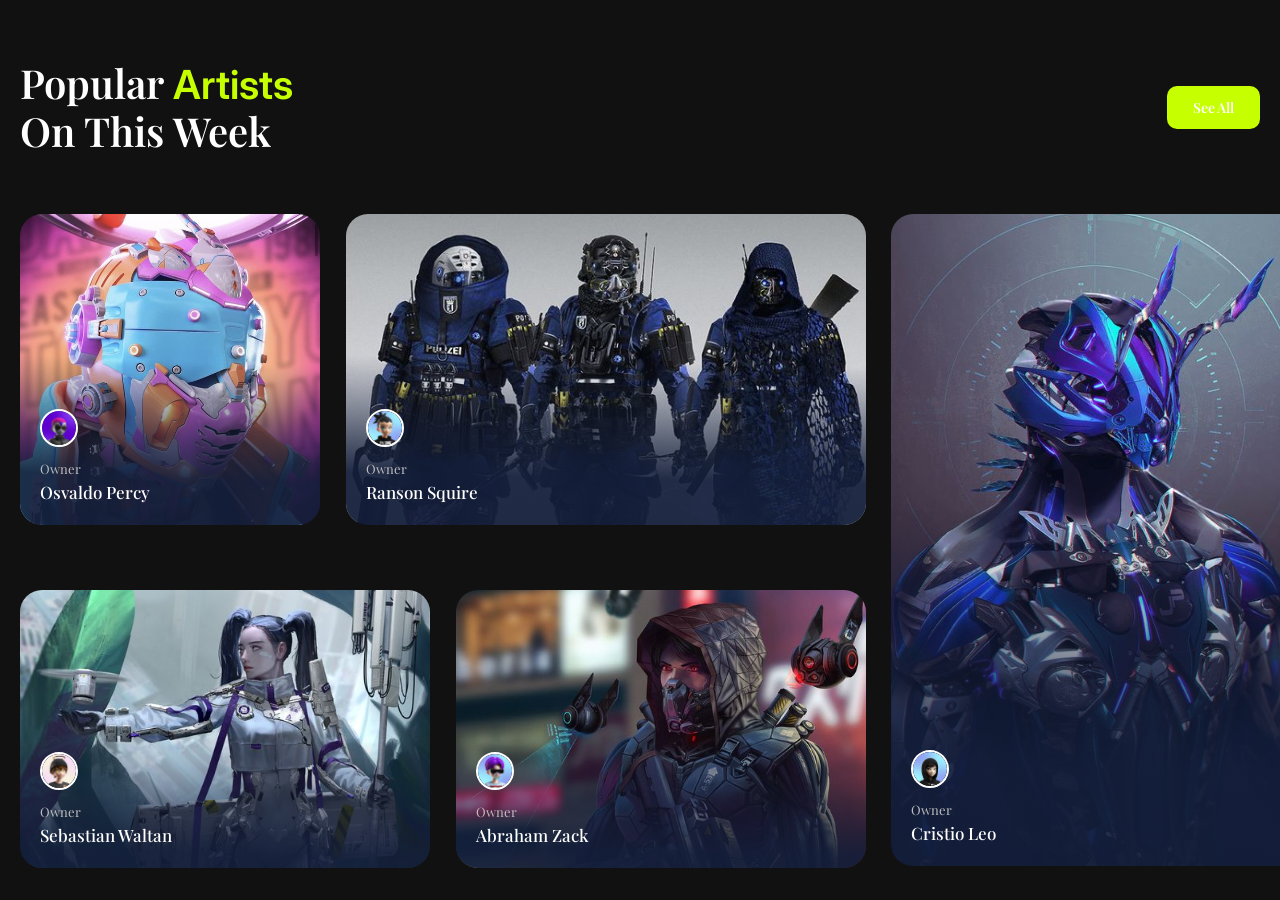
==== artists.html @ 080d2a3a "artists.html and artists.css" ====
<!DOCTYPE html>
<html lang="en">
<head>
    <meta charset="UTF-8">
    <meta name="viewport" content="width=device-width, initial-scale=1.0">
    <title>Popular Artists</title>
    <link rel="stylesheet" href="./css/popularartists.css">
</head>
<body>

<div class="container">

<div class="section-header">
        <h2 class="title">
            Popular <span>Artists</span><br>
            On This Week
        </h2>
        <button class="see-all">See All</button>
    </div>

    <div class="artists-grid">

        <div class="artist1-card">
            <img src="./images/Rectangle 9675.svg" alt="">
            <div class="avatar">
                <img src="./images/person/Ellipse 6.svg">
            </div>
            <div class="artist-info">
                <div class="role">Owner</div>
                <div class="name">Osvaldo Percy</div>
            </div>
        </div>

        <div class="artist2-card">
            <img src="./images/Rectangle 9677.svg" alt="">
            <div class="avatar">
                <img src="./images/person/Ellipse 6 (1).svg">
            </div>
            <div class="artist-info">
                <div class="role">Owner</div>
                <div class="name">Ranson Squire</div>
            </div>
        </div>

        <div class="artist3-card">
            <img src="./images/Rectangle 9674.svg" alt="">
            <div class="avatar">
                <img src="./images/person/Ellipse 6 (4).svg" class="leo">
            </div>
            <div class="artist-info">
                <div class="role">Owner</div>
                <div class="name">Cristio Leo</div>
            </div>
        </div>

        <div class="artist4-card">
            <img src="./images/Rectangle 1000.svg" alt="">
            <div class="avatar">
                <img src="./images/person/Ellipse 6 (2).svg">
            </div>
            <div class="artist-info">
                <div class="role">Owner</div>
                <div class="name">Sebastian Waltan</div>
            </div>
        </div>

        <div class="artist5-card">
            <img src="./images/Rectangle 9678.svg" alt="">
            <div class="avatar">
                <img src="./images/person/Ellipse 6 (3).svg">
            </div>
            <div class="artist-info">
                <div class="role">Owner</div>
                <div class="name">Abraham Zack</div>
            </div>
        </div>


    </div>

</div>

</body>
</html>
---- css/popularartists.css ----
/* font Inter */

@import url('https://fonts.googleapis.com/css2?family=Inter:ital,opsz,wght@0,14..32,100..900;1,14..32,100..900&display=swap');

/* Playfair Display */
@import url('https://fonts.googleapis.com/css2?family=Playfair+Display:wght@400;600;700&display=swap');

* {
    margin: 0;
    padding: 0;
    box-sizing: border-box;
    font-family: 'Inter', sans-serif;
}


body {
    color: #ffffff;
      background-color: #111;
}


.container {
    max-width: 1312px;
    width: 100%;
    margin: 0 auto;
    padding: 60px 20px;
    padding-bottom: 50px;
    
}


.section-header {
    display: flex;
    justify-content: space-between;
    align-items: center;
    margin-bottom: 60px;
}

.title {
    font-size: 40px;
    font-weight: 600;
    line-height: 1.15;
    font-family: 'Playfair Display', sans-serif;
}

.title span {
    color: #c6ff00;
}


.see-all {
    background: #c6ff00;
    color: white;
    margin-left: 500px;
    padding: 12px 26px;
    border-radius: 10px;
    font-family:'Playfair Display', sans-serif;
    font-size: 14px;
    font-weight: 600;
    border: none;
    cursor: pointer;
}


.artists-grid {
    display: grid;
    grid-template-columns: repeat(3, 1fr);
    grid-auto-rows: 150px; /* ASOSIY O‘LCHOV */
    gap: 26px;
}


.artist1-card {
   
    position: relative;
    width: 300px;
    height: 311px;
    border-radius: 22px;
    overflow: hidden;
    background: #111;
}

.artist2-card {
    right: 110px;
    position: relative;
    width: 520px;
    height: 311px;
    border-radius: 22px;
    overflow: hidden;
    background: #111;

}

.artist3-card {
    position: relative;
    width: 410px;
    height: 652px;
    right: 111px;
    border-radius: 22px;
    overflow: hidden;
    background: #111;
}

.artist4-card {
    position: relative;
    width: 410px;
    height: 278px;
    border-radius: 22px;
    overflow: hidden;
    background: #111;
    top: 200px;
    
}

.artist5-card {
    position: relative;
    width: 410px;
    height: 278px;
    border-radius: 22px;
    overflow: hidden;
    background: #111;
    top: 200px;
    
}



.artist-card > img {
    position: absolute;
    inset: 0;
    width: 100%;
    height: 100%;
    object-fit: cover;
}



.avatar {
    position: absolute;
    bottom: 78px;
    left: 20px;
    width: 38px;
    height: 38px;
    border-radius: 50%;
    overflow: hidden;
    border: 2px solid #fff;
    z-index: 3;
}

.avatar img {
    width: 100%;
    height: 100%;
    object-fit: cover;
}


.artist-info {
    position: absolute;
    bottom: 22px;
    left: 20px;
    z-index: 3;
}

.role {
    font-size: 13px;
    color: #bdbdbd;
    margin-bottom: 4px;
    font-family: 'Playfair Display', sans-serif;
}

.name {
    font-size: 17px;
    font-weight: 500;
    font-family: 'Playfair Display', sans-serif;
}
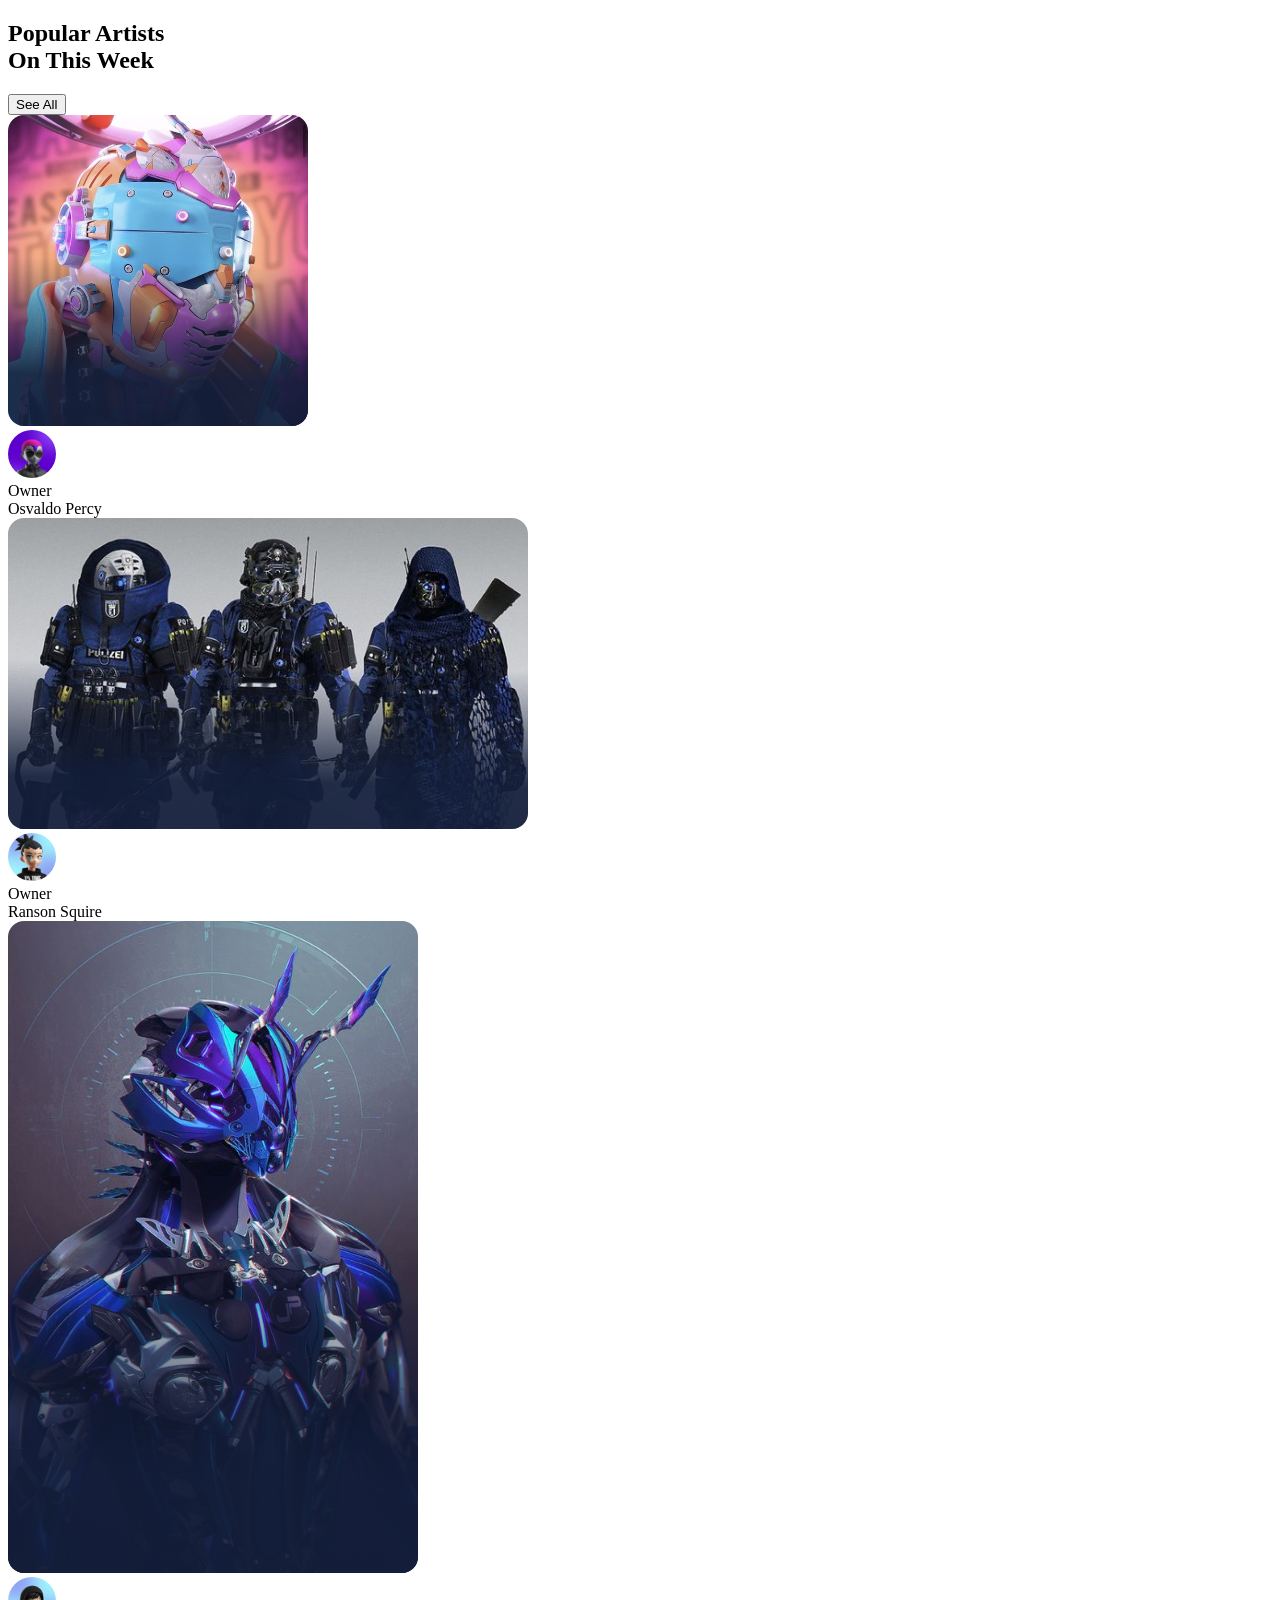
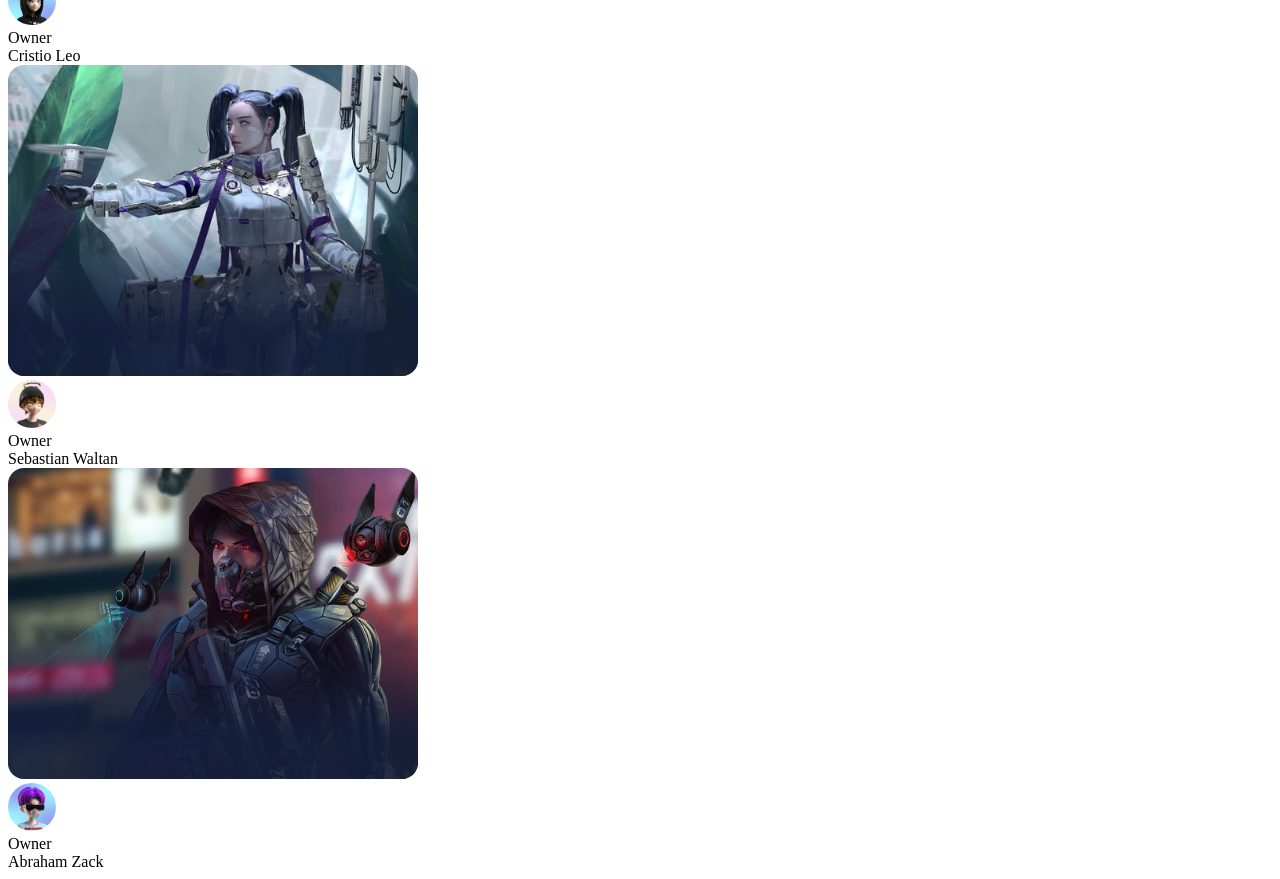
==== commit a72165a1: "artists.html and artists.css" ====
--- a/artists.html
+++ b/artists.html
@@ -4,7 +4,7 @@
     <meta charset="UTF-8">
     <meta name="viewport" content="width=device-width, initial-scale=1.0">
     <title>Popular Artists</title>
-    <link rel="stylesheet" href="./css/popularartists.css">
+    <link rel="stylesheet" href="./css/arartists.css">
 </head>
 <body>
 
